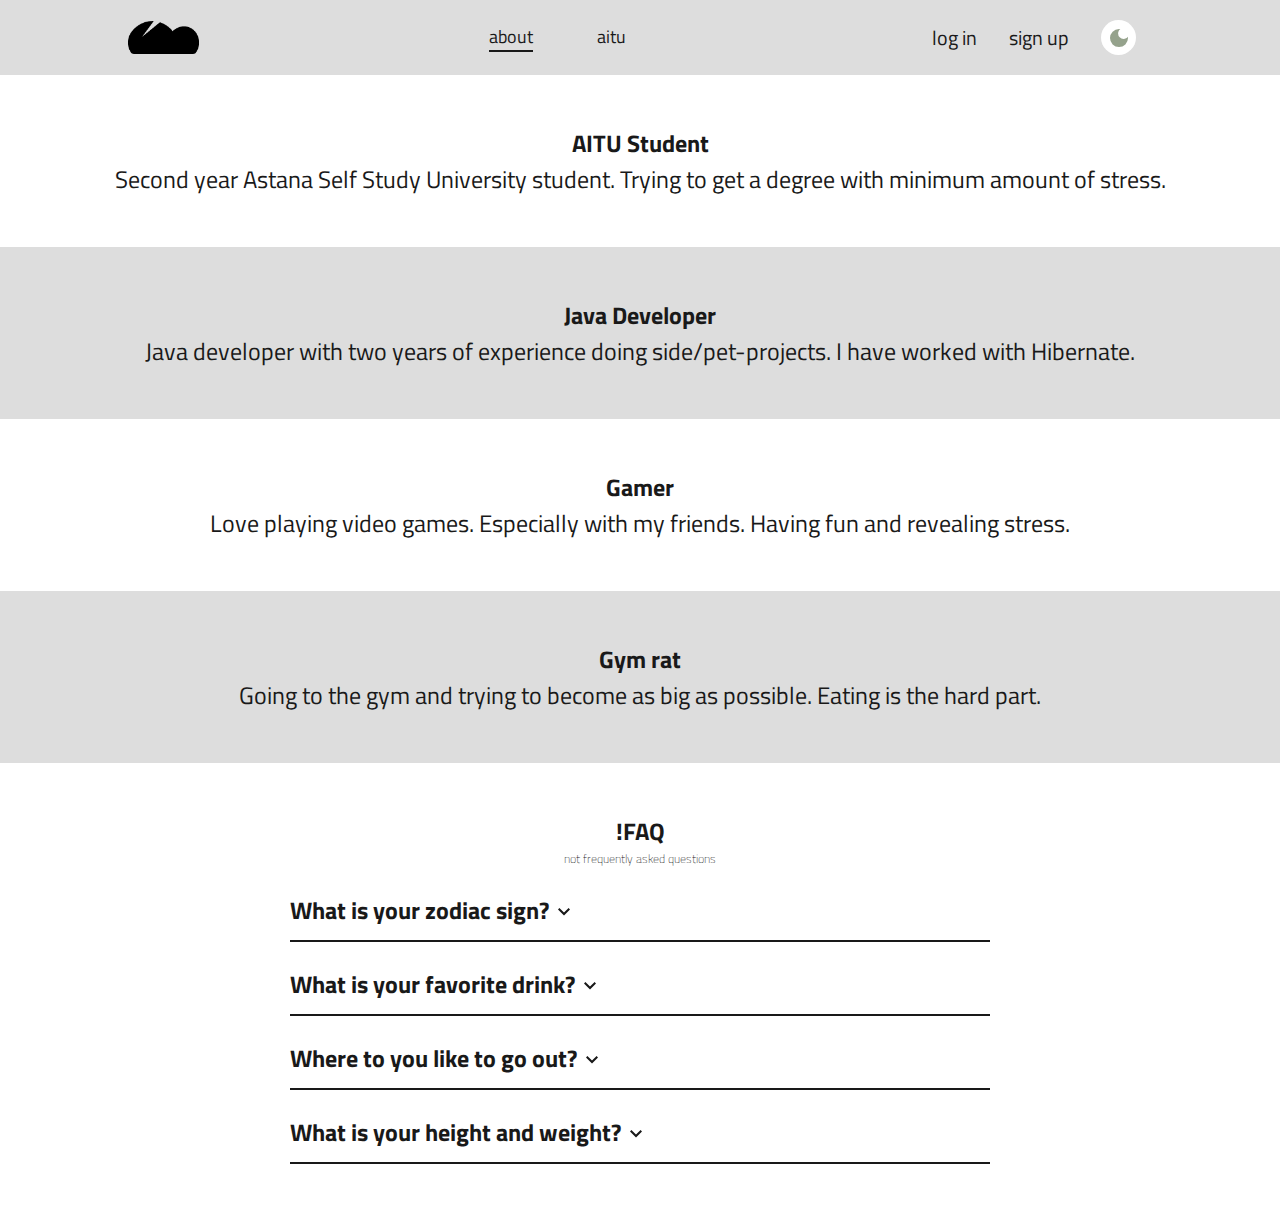
==== static/about.html @ ef965499 "Initial commit" ====
<!DOCTYPE html>
<html lang="en">
<head>
    <meta charset="UTF-8">
    <meta name="viewport" content="width=device-width, initial-scale=1.0">
    <title>hi there :)</title>
    <link rel="stylesheet" href="style.css">
</head>
<body>
    <header>
        <div class="header-container">
            <div class="logo-container">
                <a href="index.html"><img src="images/dark-logo.png" alt="Logo in form of cloud."><img src="images/logo.png" alt="Logo in form of cloud."></a>
            </div>
            <nav class="navbar">
                <div class="links-container">
                    <a class="active-tab" href="about.html">about</a>
                    <a href="social.html">aitu</a>
                </div>
            </nav>
            <div class="auth">
                <button id="show-login">log in</button>
                <button id="show-signup">sign up</button>
                <button class="theme-switch" id="theme-switch">
                    <svg xmlns="http://www.w3.org/2000/svg" height="24px" viewBox="0 -960 960 960" width="24px" fill="#FFFFFF"><path d="M480-280q-83 0-141.5-58.5T280-480q0-83 58.5-141.5T480-680q83 0 141.5 58.5T680-480q0 83-58.5 141.5T480-280ZM200-440H40v-80h160v80Zm720 0H760v-80h160v80ZM440-760v-160h80v160h-80Zm0 720v-160h80v160h-80ZM256-650l-101-97 57-59 96 100-52 56Zm492 496-97-101 53-55 101 97-57 59Zm-98-550 97-101 59 57-100 96-56-52ZM154-212l101-97 55 53-97 101-59-57Z"/></svg>
                    <svg xmlns="http://www.w3.org/2000/svg" height="24px" viewBox="0 -960 960 960" width="24px" fill="#000000"><path d="M480-120q-150 0-255-105T120-480q0-150 105-255t255-105q14 0 27.5 1t26.5 3q-41 29-65.5 75.5T444-660q0 90 63 153t153 63q55 0 101-24.5t75-65.5q2 13 3 26.5t1 27.5q0 150-105 255T480-120Z"/></svg>
                </button>
            </div>
        </div>
    </header>

    <main>
        <div class="about-main-container">
            <div class="aitu info lighter">
                <h1>AITU Student</h1>
                <p>Second year Astana Self Study University student. Trying to get a degree with minimum amount of stress.</p>
            </div>
            <div class="java info">
                <h1>Java Developer</h1>
                <p>Java developer with two years of experience doing side/pet-projects. I have worked with Hibernate.</p>
            </div>
            <div class="videogames info lighter">
                <h1>Gamer</h1>
                <p>Love playing video games. Especially with my friends. Having fun and revealing stress.</p>
            </div>
            <div class="gym info">
                <h1>Gym rat</h1>
                <p>Going to the gym and trying to become as big as possible. Eating is the hard part.</p>
            </div>

            <div class="faq-header info lighter">
                <h1>!FAQ</h1>
                <p class="small-text">not frequently asked questions</p>
                <div class="faq">
                    <div class="question">
                        <h3>What is your zodiac sign?<span><svg xmlns="http://www.w3.org/2000/svg" height="24px" viewBox="0 -960 960 960" width="24px" fill="#FFFFFF"><path d="M480-344 240-584l56-56 184 184 184-184 56 56-240 240Z"/></svg></span></h3>
                    </div>
                    <div class="answer">
                        <p>
                            I'm a Aquarius.
                        </p>
                    </div>
                </div>
                <div class="faq">
                    <div class="question">
                        <h3>What is your favorite drink?<span><svg xmlns="http://www.w3.org/2000/svg" height="24px" viewBox="0 -960 960 960" width="24px" fill="#FFFFFF"><path d="M480-344 240-584l56-56 184 184 184-184 56 56-240 240Z"/></svg></span></h3>
                    </div>
                    <div class="answer">
                        <p>
                            If we talking about soda, i would say it is Dr.Pepper.
                        </p>
                    </div>
                </div>
                <div class="faq">
                    <div class="question">
                        <h3>Where to you like to go out?<span><svg xmlns="http://www.w3.org/2000/svg" height="24px" viewBox="0 -960 960 960" width="24px" fill="#FFFFFF"><path d="M480-344 240-584l56-56 184 184 184-184 56 56-240 240Z"/></svg></span></h3>
                    </div>
                    <div class="answer">
                        <p>
                            My favorite place is Bahandi.
                        </p>
                    </div>
                </div>
                <div class="faq">
                    <div class="question">
                        <h3>What is your height and weight?<span><svg xmlns="http://www.w3.org/2000/svg" height="24px" viewBox="0 -960 960 960" width="24px" fill="#FFFFFF"><path d="M480-344 240-584l56-56 184 184 184-184 56 56-240 240Z"/></svg></span></h3>
                    </div>
                    <div class="answer">
                        <p>
                            I don't exactly sure, but my height is around 175cm and my weight is around 60kg. I would guess so.
                        </p>
                    </div>
                </div>
            </div>
        </div>
    </main>

    <div class="popup login">
        <div class="close-btn"><span>&times;</span></div>
        <div class="form">
            <h2>log in</h2>
            <p id="login-error-message"></p>
            <form id="login-form" class="login-form">
                <div class="form-element">
                    <label for="email">email</label>
                    <input type="text" id="login-email-input" name="email" placeholder="enter email">
                </div>
                <div class="form-element">
                    <label for="password">password</label>
                    <input type="password" name="password" id="login-password-input" placeholder="enter password">
                </div>
                <button type="submit">sign-in</button>
            </form>
        </div>
    </div>

    <div class="popup signup">
        <div class="close-btn"><span>&times;</span></div>
        <div class="form">
            <h2>sign up</h2>
            <p id="signup-error-message"></p>
            <form id="signup-form" class="signup-form">
                <div class="form-element">
                    <label for="email">email</label>
                    <input type="text" id="signup-email-input" name="email" placeholder="enter email">
                </div>
                <div class="form-element">
                    <label for="password">password</label>
                    <input type="password" name="password" id="signup-password-input" placeholder="enter password">
                </div>
                <div class="form-element">
                    <label for="password">repeat password</label>
                    <input type="password" name="password-repeat" id="signup-password-repeat-input" placeholder="enter password again">
                </div>
                <button type="submit">sign-up</button>
            </form>
        </div>
    </div>

    <script src="scripts/darkmode.js" defer></script>
    <script src="scripts/accordion.js" defer></script>
    <script src="scripts/popup.js" defer></script>
    <script src="scripts/signup.js" defer></script>
    <script src="scripts/login.js" defer></script>
    <script src="scripts/keyboardhandler.js" defer></script>

    <audio src="sounds/success.mp3" id="success"></audio>
</body>
</html>
---- static/style.css ----
@import url('https://fonts.googleapis.com/css2?family=Playfair+Display:ital,wght@0,400..900;1,400..900&family=Titillium+Web:ital,wght@0,200;0,300;0,400;0,600;0,700;0,900;1,200;1,300;1,400;1,600;1,700&display=swap');

:root {
    --base-color: #ffffff;
    --bg-color: #191919;
    --lighter-bg-color: #393939;
    --primary-color: #CADABF;
}

.darkmode {
    --base-color: #191919;
    --bg-color: #dddddd;
    --lighter-bg-color: #ffffff;
    --primary-color: #95a28c;
}

* {
    margin: 0;
    padding: 0;
    box-sizing: border-box;
    font-family: "Titillium Web", sans-serif;
    font-size: 24px;
}

.logo-container a img {
    zoom: 15%;
}

header {
    top: 0;
    left: 0;
    width: 100%;
    padding: 20px 10%;
    background: var(--bg-color);
    
}

.header-container {
    display: flex;
    align-items: center;
    justify-content: space-between;
}

.links-container {
    display: flex;
    justify-content: space-between;
}

.links-container a {
    font-size: 18px;
    text-decoration: none;
    color: var(--base-color);
    margin: 0 32px;
    transition: all 0.25s ease;
}

.auth {
    display: flex;
    justify-content: space-between;
}

.auth button {
    margin: 0 16px;
    color: var(--base-color);
    text-decoration: none;
    font-size: 20px;
    background: none;
    border: none;
}

.auth button:hover {
    color: var(--primary-color);
    cursor: pointer;
}

#theme-switch {
    height: 35px;
    width: 35px;
    padding: 0;
    border: 0;
    border-radius: 50%;
    background-color: var(--lighter-bg-color);
    display: flex;
    justify-content: center;
    align-items: center;
}

.theme-switch:hover {
    cursor: pointer;
}

#theme-switch svg {
    fill: var(--primary-color);
}

#theme-switch svg:last-child {
    display: none;
}

.darkmode #theme-switch svg:first-child {
    display: none;
}

.darkmode #theme-switch svg:last-child {
    display: flex;
}

.links-container a:hover {
    color: var(--primary-color);
}

.main-container {
    z-index: -1;
    color: var(--base-color);
    background-color: var(--lighter-bg-color);
    display: flex;
    justify-content: space-between;
    padding: 22% 10%;
    position: relative;
    overflow: hidden;
    background-image: url(images/main-bg.gif);
    background-repeat: no-repeat;
    background-position: center;
    background-blend-mode: soft-light;
}

.h1 {
    font-size: 30px;
    font-weight: bold;
}

.right {
    text-align: right;
}

.highlighted-text {
    color: var(--primary-color);
}

.misc-container {
    display: flex;
    justify-content: center;
    margin-top: -40px;
    font-size: 1px;
    font-weight: lighter;
    color: var(--base-color);
}

.links-container .active-tab {
    border-bottom: var(--base-color) solid 2px;
}

.links-container .active-tab:hover {
    border-bottom: var(--primary-color) solid 2px;
}

.logo-container a img:first-child {
    display: none;
}

.darkmode .logo-container a img:last-child {
    display: none;
}

.darkmode .logo-container a img:first-child {
    display: flex;
}

.about-main-container {
    display: flex;
    flex-direction: column;
    text-align: center;
}

.info {
    padding: 50px 0;
    color: var(--base-color);
    background-color: var(--bg-color);
    background-position: center;
    background-repeat: no-repeat;
    background-size: cover;
    background-blend-mode: soft-light;
}

.lighter {
    background-color: var(--lighter-bg-color);
}

.small-text {
    font-size: 12px;
    font-weight: 100;
}

.faq {
    max-width: 700px;
    margin-top: 2rem;
    padding-bottom: 0.5rem;
    border-bottom: 2px solid var(--base-color);
    cursor: pointer;
    display: flex;
    flex-direction: column;
    align-items: start;
    margin: 24px auto 0 auto;
    width: 100%;
}

.question {
    display: flex;
    justify-content: space-between;
    align-items: center;
}

.question span {
    position: relative;
    top: 5px;
    left: 3px;
}

.answer {
    max-height: 0;
    overflow: hidden;
    transition: max-height .5s ease;
    text-align: left;
}

.answer p {
    padding-top: 1rem;
    line-height: 1.2;
}

.faq.active .answer {
    max-height: 300px;
}

.faq.active svg {
    transform: rotate(180deg);
    fill: var(--primary-color);
}

.faq svg {
    fill: var(--base-color);
}

svg {
    transition: transform .25s ease-in;
}

.faq:hover svg {
    fill: var(--primary-color);
}

.aitu {
    background-image: url(images/aitu.jpg);

}

.java {
    background-image: url(images/java.png);
}

.darkmode .java {
    background-image: none;
}

.videogames {
    background-image: url(images/videogames.jpg);
}

.gym {
    background-image: url(images/gym.jpg);
}

.darkmode .gym {
    background-image: none;
}

.popup {
    position: fixed;
    top: -150%;
    left:50%;
    opacity: 0;
    transform: translate(-50%, -50%) scale(1.25);
    width: 380px;
    padding: 20px 30px;
    background-color: var(--bg-color);
    color: var(--base-color);
    box-shadow: 2px 2px 5px 5px rgba(0, 0, 0, 0.15);
    transition: top 0ms ease-in-out 200ms,
                opacity 200ms ease-in-out 0ms,
                transform 200ms ease-in-out 0ms;
}

.popup.active-popup {
    top: 50%;
    opacity: 1;
    transform: translate(-50%, -50%) scale(1);
    transition: top 0ms ease-in-out 0ms,
                opacity 200ms ease-in-out 0ms,
                transform 200ms ease-in-out 0ms;
}

.popup .close-btn {
    position: absolute;
    top: 10px;
    right: 10px;
    width: 15px;
    height: 15px;
    background: var(--lighter-bg-color);
    color: var(--primary-color);
    display: flex;
    align-items: center;
    text-align: center;
    justify-content: center;
    border-radius: 15px;
    cursor: pointer;
}

.popup .close-btn span {
    font-weight: 100;
    font-size:medium;
    top: -1.5px;
    position: relative;
}

.popup .form h2 {
    text-align: center;
    margin: 4px 0 12px;
    font-size: 24px;
}

.popup .form .form-element {
    margin: 16px 0;
    display: flex;
    align-items: start;
    justify-content: space-between;
    flex-direction: column;
}

.popup .form .form-element label {
    margin: 0 8px 0 0;
    font-size: 16px;
    color: var(--base-color);
}

.popup .form .form-element input[type="text"],
.popup .form .form-element input[type="password"] {
    margin-top: 5px;
    display: block;
    width: 100%;
    padding: 8px;
    outline: none;
    border: 1px solid #aaa;
    border-radius: 5px;
    font-size: 12px;
    background-color: var(--lighter-bg-color);
    color: var(--base-color);
}

.popup .form .form-element.incorrect input {
    border: 2px solid #f06272;
    background-color: #f062721b;
}

.popup .form .form-element.incorrect label {
    color: #f06272;
}

.popup .form button {
    width: 100%;
    height: 40px;
    border: none;
    outline: none;
    font-size: 15px;
    background-color: var(--lighter-bg-color);
    color: var(--base-color);
    border-radius: 10px;
    cursor: pointer;
}

.popup p {
    font-size: 12px;
    text-align: center;
}

.aitu-body {
    background-color: var(--lighter-bg-color);
}

.aitu-main-container {
    display: flex;
    flex-direction: column;
    align-items: start;
    margin: 80px 10%;
    width: 100%;
    height: 100%;
    color: var(--base-color);
}

.aitu-main-container button {
    border: var(--base-color) solid 2px;
    background: var(--bg-color);
    padding: 0 16px;
    cursor: pointer;
    color: var(--base-color);
    font-weight: 100;
    font-size: 20px;
}

.aitu-main-container button.active-choice {
    border: var(--primary-color) solid 2px;
    color: var(--primary-color);
}

.centered {
    text-align: center;
}

.bigger {
    font-size: 24px;
}
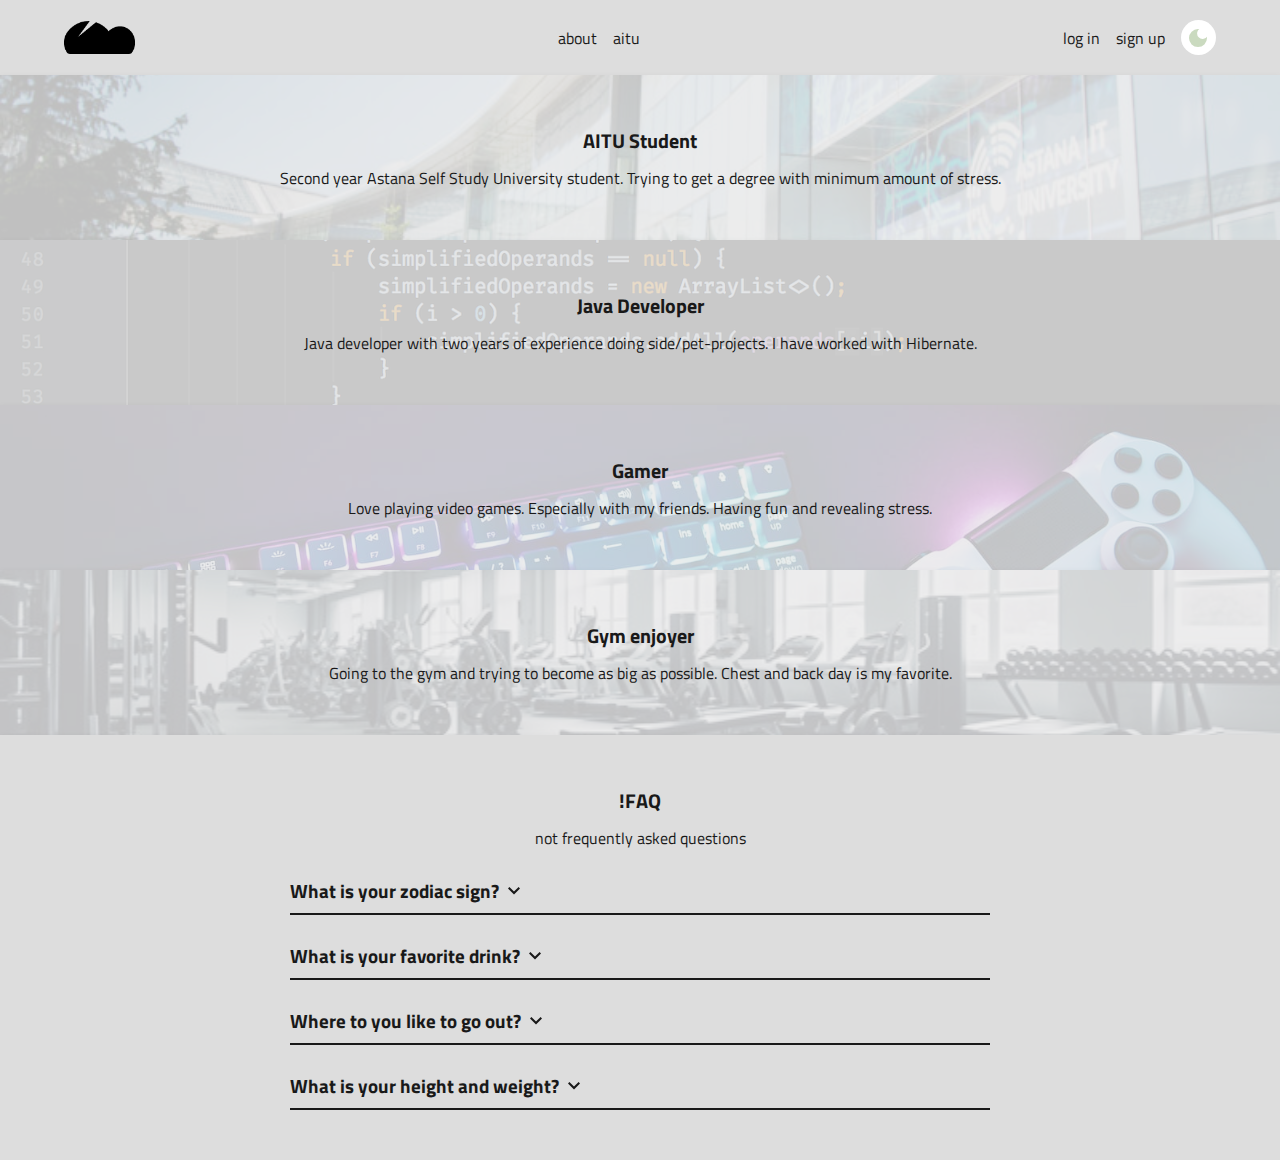
==== commit 0ab6cc97: "new header for hamburger menu" ====
--- a/static/about.html
+++ b/static/about.html
@@ -10,11 +10,14 @@
     <header>
         <div class="header-container">
             <div class="logo-container">
-                <a href="index.html"><img src="images/dark-logo.png" alt="Logo in form of cloud."><img src="images/logo.png" alt="Logo in form of cloud."></a>
+                <a href="index.html">
+                    <img src="images/dark-logo.png" alt="Logo in form of cloud.">
+                    <img src="images/logo.png" alt="Logo in form of cloud.">
+                </a>
             </div>
             <nav class="navbar">
                 <div class="links-container">
-                    <a class="active-tab" href="about.html">about</a>
+                    <a href="about.html">about</a>
                     <a href="social.html">aitu</a>
                 </div>
             </nav>
@@ -25,6 +28,11 @@
                     <svg xmlns="http://www.w3.org/2000/svg" height="24px" viewBox="0 -960 960 960" width="24px" fill="#FFFFFF"><path d="M480-280q-83 0-141.5-58.5T280-480q0-83 58.5-141.5T480-680q83 0 141.5 58.5T680-480q0 83-58.5 141.5T480-280ZM200-440H40v-80h160v80Zm720 0H760v-80h160v80ZM440-760v-160h80v160h-80Zm0 720v-160h80v160h-80ZM256-650l-101-97 57-59 96 100-52 56Zm492 496-97-101 53-55 101 97-57 59Zm-98-550 97-101 59 57-100 96-56-52ZM154-212l101-97 55 53-97 101-59-57Z"/></svg>
                     <svg xmlns="http://www.w3.org/2000/svg" height="24px" viewBox="0 -960 960 960" width="24px" fill="#000000"><path d="M480-120q-150 0-255-105T120-480q0-150 105-255t255-105q14 0 27.5 1t26.5 3q-41 29-65.5 75.5T444-660q0 90 63 153t153 63q55 0 101-24.5t75-65.5q2 13 3 26.5t1 27.5q0 150-105 255T480-120Z"/></svg>
                 </button>
+            </div>
+            <div class="hamburger-menu">
+                <span></span>
+                <span></span>
+                <span></span>
             </div>
         </div>
     </header>
@@ -44,8 +52,8 @@
                 <p>Love playing video games. Especially with my friends. Having fun and revealing stress.</p>
             </div>
             <div class="gym info">
-                <h1>Gym rat</h1>
-                <p>Going to the gym and trying to become as big as possible. Eating is the hard part.</p>
+                <h1>Gym enjoyer</h1>
+                <p>Going to the gym and trying to become as big as possible. Chest and back day is my favorite.</p>
             </div>
 
             <div class="faq-header info lighter">
@@ -102,8 +110,8 @@
             <p id="login-error-message"></p>
             <form id="login-form" class="login-form">
                 <div class="form-element">
-                    <label for="email">email</label>
-                    <input type="text" id="login-email-input" name="email" placeholder="enter email">
+                    <label for="username">username</label>
+                    <input type="text" id="login-username-input" name="username" placeholder="enter username">
                 </div>
                 <div class="form-element">
                     <label for="password">password</label>
@@ -121,8 +129,8 @@
             <p id="signup-error-message"></p>
             <form id="signup-form" class="signup-form">
                 <div class="form-element">
-                    <label for="email">email</label>
-                    <input type="text" id="signup-email-input" name="email" placeholder="enter email">
+                    <label for="username">username</label>
+                    <input type="text" id="signup-username-input" name="username" placeholder="enter username">
                 </div>
                 <div class="form-element">
                     <label for="password">password</label>
@@ -137,12 +145,17 @@
         </div>
     </div>
 
+    <div class="popup user">
+        <div class="close-btn"><span>&times;</span></div>
+    </div>
+
     <script src="scripts/darkmode.js" defer></script>
     <script src="scripts/accordion.js" defer></script>
     <script src="scripts/popup.js" defer></script>
     <script src="scripts/signup.js" defer></script>
     <script src="scripts/login.js" defer></script>
     <script src="scripts/keyboardhandler.js" defer></script>
+    <script src="scripts/hamburger.js" defer></script>
 
     <audio src="sounds/success.mp3" id="success"></audio>
 </body>
--- a/static/style.css
+++ b/static/style.css
@@ -1,17 +1,21 @@
 @import url('https://fonts.googleapis.com/css2?family=Playfair+Display:ital,wght@0,400..900;1,400..900&family=Titillium+Web:ital,wght@0,200;0,300;0,400;0,600;0,700;0,900;1,200;1,300;1,400;1,600;1,700&display=swap');
 
 :root {
-    --base-color: #ffffff;
+    --base-color: #fff;
     --bg-color: #191919;
     --lighter-bg-color: #393939;
-    --primary-color: #CADABF;
+    --primary-color: #8a9a7d;
+    --highlight-color: #FFCA28;
+    --card-hover-bg-color: #3a3a3a;
 }
 
 .darkmode {
     --base-color: #191919;
-    --bg-color: #dddddd;
-    --lighter-bg-color: #ffffff;
-    --primary-color: #95a28c;
+    --bg-color: #ddd;
+    --lighter-bg-color: #fff;
+    --primary-color: #CADABF;
+    --highlight-color: #F57C00;
+    --card-hover-bg-color: #3a3a3a;
 }
 
 * {
@@ -19,57 +23,61 @@
     padding: 0;
     box-sizing: border-box;
     font-family: "Titillium Web", sans-serif;
-    font-size: 24px;
-}
-
-.logo-container a img {
-    zoom: 15%;
+}
+
+body {
+    background-color: var(--bg-color);
+    color: var(--base-color);
+    font-size: 16px;
+}
+
+a {
+    text-decoration: none;
+    color: inherit;
 }
 
 header {
-    top: 0;
-    left: 0;
     width: 100%;
-    padding: 20px 10%;
-    background: var(--bg-color);
-    
+    background-color: var(--bg-color);
+    padding: 20px 5%;
 }
 
 .header-container {
     display: flex;
-    align-items: center;
     justify-content: space-between;
-}
-
-.links-container {
-    display: flex;
-    justify-content: space-between;
-}
-
-.links-container a {
-    font-size: 18px;
-    text-decoration: none;
-    color: var(--base-color);
-    margin: 0 32px;
-    transition: all 0.25s ease;
+    align-items: center;
+    flex-wrap: wrap;
+}
+
+.logo-container {
+    width: 160px;
+}
+
+.navbar .links-container {
+    display: flex;
+    gap: 32px;
+}
+
+.navbar .links-container a {
+    font-size: 16px;
+    color: var(--base-color);
+    transition: color 0.25s ease, background-color 0.25s ease;
+}
+
+.navbar .links-container a:hover {
+    color: var(--highlight-color);
 }
 
 .auth {
     display: flex;
-    justify-content: space-between;
+    gap: 16px;
 }
 
 .auth button {
-    margin: 0 16px;
-    color: var(--base-color);
-    text-decoration: none;
-    font-size: 20px;
     background: none;
     border: none;
-}
-
-.auth button:hover {
-    color: var(--primary-color);
+    color: var(--base-color);
+    font-size: 16px;
     cursor: pointer;
 }
 
@@ -105,55 +113,6 @@
     display: flex;
 }
 
-.links-container a:hover {
-    color: var(--primary-color);
-}
-
-.main-container {
-    z-index: -1;
-    color: var(--base-color);
-    background-color: var(--lighter-bg-color);
-    display: flex;
-    justify-content: space-between;
-    padding: 22% 10%;
-    position: relative;
-    overflow: hidden;
-    background-image: url(images/main-bg.gif);
-    background-repeat: no-repeat;
-    background-position: center;
-    background-blend-mode: soft-light;
-}
-
-.h1 {
-    font-size: 30px;
-    font-weight: bold;
-}
-
-.right {
-    text-align: right;
-}
-
-.highlighted-text {
-    color: var(--primary-color);
-}
-
-.misc-container {
-    display: flex;
-    justify-content: center;
-    margin-top: -40px;
-    font-size: 1px;
-    font-weight: lighter;
-    color: var(--base-color);
-}
-
-.links-container .active-tab {
-    border-bottom: var(--base-color) solid 2px;
-}
-
-.links-container .active-tab:hover {
-    border-bottom: var(--primary-color) solid 2px;
-}
-
 .logo-container a img:first-child {
     display: none;
 }
@@ -166,114 +125,158 @@
     display: flex;
 }
 
-.about-main-container {
-    display: flex;
+.logo-container {
+    zoom: 15%;
+    width: 476px;
+    height: 216px;
+}
+
+
+/* Main */
+
+.main-body {
+    background: var(--lighter-bg-color);
+    background-size: cover;
+    background-position-y: -5px;
+    background-repeat: no-repeat;
+    background-blend-mode: soft-light;
+    background-image: url(images/main-bg.gif);
+}
+
+.main-container {
+    display: flex;
+    justify-content: space-between;
+    flex-wrap: wrap;
+    margin: 240px 5%;
+}
+
+.main-container .h1 {
+    font-weight: 700;
+    font-size: 30px;
+}
+
+.lighter {
+    background: var(--lighter-bg-color);
+}
+
+.aitu-text-container {
+    padding: 80px 5%;
+    display: flex;
+    justify-content: center;
+    align-items: center;
     flex-direction: column;
+    background-color: var(--lighter-bg-color);
     text-align: center;
 }
 
 .info {
-    padding: 50px 0;
-    color: var(--base-color);
-    background-color: var(--bg-color);
+    background: var(--bg-color);
+    padding: 50px;
+    width: 100%;
+    text-align: center;
+    box-shadow: 0 4px 8px rgba(0, 0, 0, 0.1);
+    background-repeat: no-repeat;
+    background-blend-mode: soft-light;
     background-position: center;
-    background-repeat: no-repeat;
     background-size: cover;
-    background-blend-mode: soft-light;
-}
-
-.lighter {
-    background-color: var(--lighter-bg-color);
-}
-
-.small-text {
-    font-size: 12px;
-    font-weight: 100;
-}
-
-.faq {
-    max-width: 700px;
-    margin-top: 2rem;
-    padding-bottom: 0.5rem;
-    border-bottom: 2px solid var(--base-color);
-    cursor: pointer;
-    display: flex;
-    flex-direction: column;
-    align-items: start;
-    margin: 24px auto 0 auto;
-    width: 100%;
-}
-
-.question {
-    display: flex;
-    justify-content: space-between;
-    align-items: center;
-}
-
-.question span {
-    position: relative;
-    top: 5px;
-    left: 3px;
-}
-
-.answer {
-    max-height: 0;
-    overflow: hidden;
-    transition: max-height .5s ease;
-    text-align: left;
-}
-
-.answer p {
-    padding-top: 1rem;
-    line-height: 1.2;
-}
-
-.faq.active .answer {
-    max-height: 300px;
-}
-
-.faq.active svg {
-    transform: rotate(180deg);
-    fill: var(--primary-color);
-}
-
-.faq svg {
-    fill: var(--base-color);
-}
-
-svg {
-    transition: transform .25s ease-in;
-}
-
-.faq:hover svg {
-    fill: var(--primary-color);
 }
 
 .aitu {
     background-image: url(images/aitu.jpg);
-
 }
 
 .java {
     background-image: url(images/java.png);
 }
 
-.darkmode .java {
-    background-image: none;
+.gym {
+    background-image: url(images/gym.jpg);
 }
 
 .videogames {
     background-image: url(images/videogames.jpg);
 }
 
-.gym {
-    background-image: url(images/gym.jpg);
-}
-
-.darkmode .gym {
-    background-image: none;
-}
-
+.info h1 {
+    font-size: 20px;
+    margin-bottom: 10px;
+}
+
+.info p {
+    font-size: 16px;
+}
+
+/* Social Page */
+.aitu-main-container {
+    margin: 40px 0;
+    display: flex;
+    flex-direction: column;
+    align-items: center;
+}
+
+.filter-container {
+    margin-bottom: 20px;
+}
+
+.filter-container h2 {
+    font-size: 18px;
+    margin-bottom: 10px;
+    text-align: center;
+}
+
+.filter-btn {
+    background: var(--primary-color);
+    color: var(--base-color);
+    border: none;
+    padding: 10px 20px;
+    cursor: pointer;
+    font-size: 16px;
+    border-radius: 5px;
+    margin-right: 10px;
+    transition: background 0.3s ease;
+}
+
+.filter-btn:hover {
+    background: var(--highlight-color);
+    color: var(--bg-color);
+}
+
+.filter-btn.active-choice {
+    background: var(--highlight-color);
+    color: var(--bg-color);
+}
+
+.card-container {
+    display: flex;
+    flex-wrap: wrap;
+    justify-content: center;
+    gap: 20px;
+}
+
+.card {
+    background-color: var(--bg-color);
+    color: var(--base-color);
+    border-radius: 10px;
+    padding: 20px;
+    width: 300px;
+    text-align: left;
+    box-shadow: 0 4px 8px rgba(255, 255, 255, 0.1);
+    border: var(--lighter-bg-color) solid 2px;
+    
+    transition: transform 0.3s ease, background-color 0.3s ease;
+}
+
+.darkmode .card {
+    box-shadow: 0 4px 8px rgba(0, 0, 0, 0.1);
+}
+
+.card:hover {
+    transform: scale(1.05);
+    background-color: var(--lighter-bg-color);
+}
+
+
+/* Popup */
 .popup {
     position: fixed;
     top: -150%;
@@ -382,41 +385,236 @@
     text-align: center;
 }
 
-.aitu-body {
-    background-color: var(--lighter-bg-color);
-}
-
-.aitu-main-container {
+.faq {
+    max-width: 700px;
+    margin-top: 2rem;
+    padding-bottom: 0.5rem;
+    border-bottom: 2px solid var(--base-color);
+    cursor: pointer;
     display: flex;
     flex-direction: column;
     align-items: start;
-    margin: 80px 10%;
+    margin: 24px auto 0 auto;
+    width: 100%;
+}
+
+.question {
+    display: flex;
+    justify-content: space-between;
+    align-items: center;
+}
+
+.question span {
+    position: relative;
+    top: 5px;
+    left: 3px;
+}
+
+.answer {
+    max-height: 0;
+    overflow: hidden;
+    transition: max-height .5s ease;
+    text-align: left;
+}
+
+.answer p {
+    padding-top: 1rem;
+    line-height: 1.2;
+}
+
+.faq.active .answer {
+    max-height: 300px;
+}
+
+.faq.active svg {
+    transform: rotate(180deg);
+    fill: var(--highlight-color);
+}
+
+.faq svg {
+    fill: var(--base-color);
+}
+
+svg {
+    transition: transform .25s ease-in;
+}
+
+.faq:hover svg {
+    fill: var(--highlight-color);
+}
+
+footer {
+    text-align: center;
+    padding: 20px;
+    background-color: var(--bg-color);
+    color: var(--base-color);
+}
+
+@media (max-width: 768px) {
+    .header-container {
+        flex-direction: column;
+        align-items: flex-start;
+    }
+
+    .navbar .links-container {
+        flex-direction: column;
+        align-items: flex-start;
+        margin-top: 20px;
+        gap: 0;
+    }
+
+    .logo-container {
+        width: 140px;
+    }
+
+    .card-container {
+        flex-direction: column;
+        align-items: center;
+        width: 100%;
+    }
+
+    .card {
+        width: 90%;
+        margin-bottom: 20px;
+    }
+
+    .popup {
+        width: 90%;
+        padding: 10px 20px;
+    }
+
+    .auth button {
+        font-size: 12px;
+    }
+
+    .filter-btn {
+        font-size: 14px;
+        padding: 8px 16px;
+    }
+
+    .filter-container h2 {
+        font-size: 16px;
+    }
+}
+
+@media (max-width: 480px) {
+    .main-container {
+        padding: 10% 5%;
+    }
+
+    .card-container {
+        flex-direction: column;
+        align-items: center;
+    }
+
+    .card {
+        width: 100%;
+    }
+
+    .popup {
+        width: 90%;
+        padding: 10px 20px;
+    }
+
+    .auth button {
+        font-size: 12px;
+    }
+
+    .filter-btn {
+        font-size: 14px;
+        padding: 8px 16px;
+    }
+
+    .filter-container h2 {
+        font-size: 16px;
+    }
+}
+
+.hamburger-menu {
+    display: none;
+    flex-direction: column;
+    justify-content: center;
+    align-items: center;
+    cursor: pointer;
+    width: 35px;
+    height: 35px;
+    background: var(--lighter-bg-color);
+    border-radius: 5px;
+    z-index: 10;
+}
+
+.hamburger-menu span {
+    width: 25px;
+    height: 3px;
+    background: var(--base-color);
+    margin: 3px 0;
+    transition: all 0.3s ease;
+}
+
+.hamburger-menu.active span:nth-child(1) {
+    transform: translateY(9px) rotate(45deg);
+}
+
+.hamburger-menu.active span:nth-child(2) {
+    opacity: 0;
+}
+
+.hamburger-menu.active span:nth-child(3) {
+    transform: translateY(-9px) rotate(-45deg);
+}
+
+.navbar .links-container {
+    display: flex;
+    gap: 16px; 
+    justify-content: center;
+    align-items: center;
+}
+
+.navbar.active .links-container {
+    display: flex;
+    flex-direction: column;
+    background-color: rgba(0, 0, 0, 0.8);
+    position: fixed;
+    top: 0;
+    left: 0;
     width: 100%;
     height: 100%;
-    color: var(--base-color);
-}
-
-.aitu-main-container button {
-    border: var(--base-color) solid 2px;
-    background: var(--bg-color);
-    padding: 0 16px;
-    cursor: pointer;
-    color: var(--base-color);
-    font-weight: 100;
-    font-size: 20px;
-}
-
-.aitu-main-container button.active-choice {
-    border: var(--primary-color) solid 2px;
-    color: var(--primary-color);
-}
-
-.centered {
-    text-align: center;
-}
-
-.bigger {
-    font-size: 24px;
-}
-
-
+    justify-content: center;
+    align-items: center;
+    z-index: 9;
+    box-shadow: 0 4px 6px rgba(0, 0, 0, 0.3);
+}
+
+.navbar.active {
+    position: relative;
+}
+
+@media (max-width: 768px) {
+    .hamburger-menu {
+        display: flex;
+    }
+
+    .navbar .links-container {
+        display: none;
+    }
+
+    .navbar.active .links-container {
+        display: flex;
+    }
+
+    .header-container {
+        display: flex;
+        flex-direction: row;
+    }
+}
+
+@media (min-width: 769px) {
+    .navbar .links-container {
+        display: flex;
+    }
+
+    .navbar.active .links-container {
+        display: flex;
+    }
+}
+
